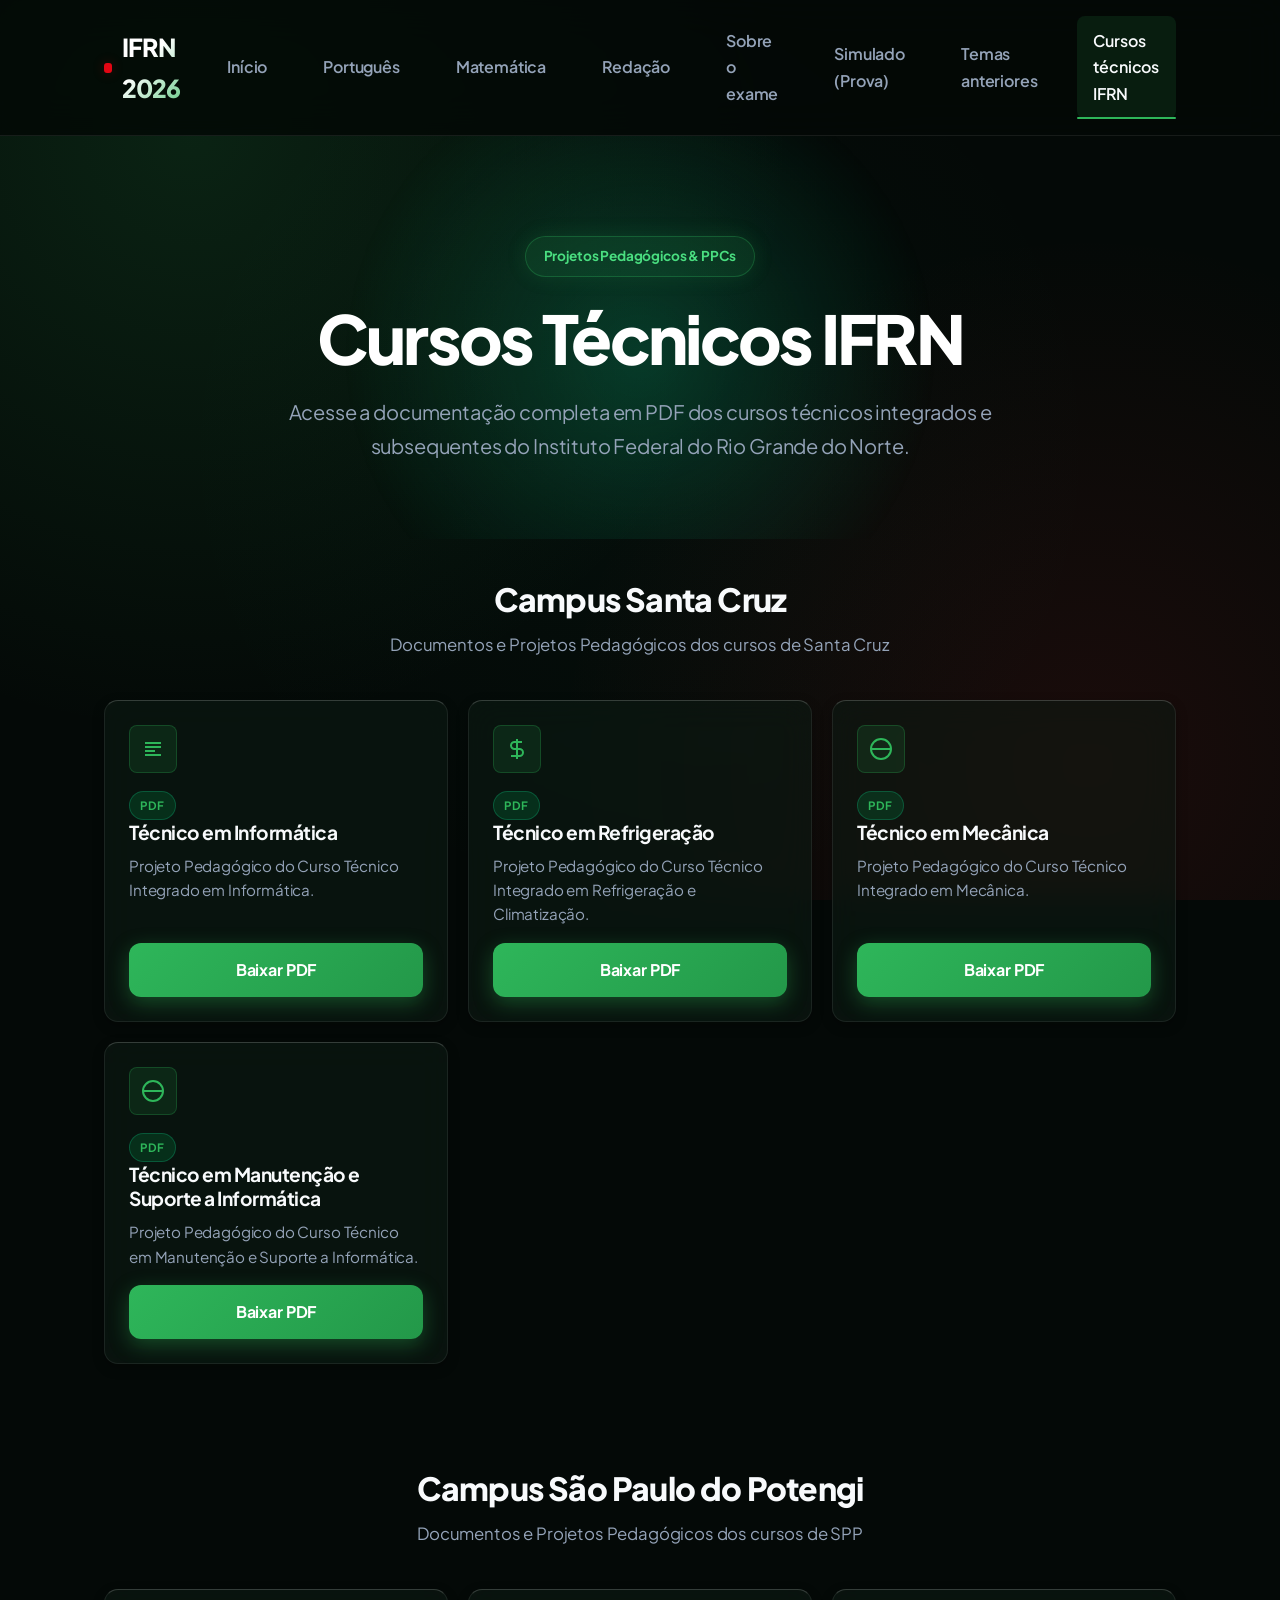
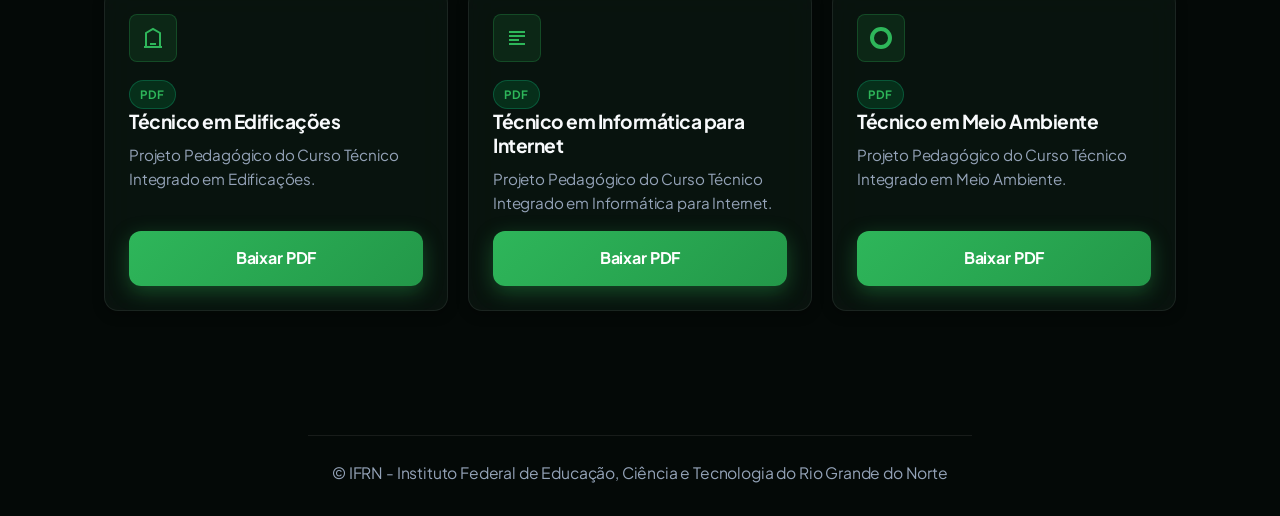
==== cursos-tecnicos.html @ a34d0309 "Add files via upload" ====
<!DOCTYPE html>
<html lang="pt-BR">

<head>
  <meta charset="UTF-8">
  <meta name="viewport" content="width=device-width, initial-scale=1.0">
  <title>Cursos Técnicos IFRN - Santa Cruz e São Paulo do Potengi</title>
  <link rel="preconnect" href="https://fonts.googleapis.com">
  <link rel="preconnect" href="https://fonts.gstatic.com" crossorigin>
  <link
    href="https://fonts.googleapis.com/css2?family=Plus+Jakarta+Sans:wght@400;500;600;700;800&family=JetBrains+Mono:wght@700;800&display=swap"
    rel="stylesheet">
  <link rel="stylesheet" href="style.css">
</head>

<body>

  <!-- BARRA DE NAVEGAÇÃO -->
  <header class="navbar-header">
    <div class="navbar-container">
      <a href="index.html" class="logo">
        <span class="logo-dot"></span>
        IFRN 2026
      </a>

      <button class="menu-toggle" id="menuToggle" aria-label="Abrir Menu de Navegação" aria-expanded="false">
        <span class="bar"></span>
        <span class="bar"></span>
        <span class="bar"></span>
      </button>

      <div class="nav-overlay" id="navOverlay"></div>

      <nav class="nav-menu" id="navMenu">
        <a href="index.html" class="nav-link">Início</a>
        <a href="português.html" class="nav-link">Português</a>
        <a href="matemática.html" class="nav-link">Matemática</a>
        <a href="redação.html" class="nav-link">Redação</a>
        <a href="exame-selecao.html" class="nav-link">Sobre o exame</a>
        <a href="questoes.html" class="nav-link">Simulado (Prova)</a>
        <a href="temas anteriores.html" class="nav-link">Temas anteriores</a>
        <a href="cursos_tecnicos.html" class="nav-link active">Cursos técnicos IFRN</a>
      </nav>
    </div>
  </header>
  <main>
    <!-- HERO SECTION -->
    <section class="hero-section">
      <div class="hero-glow-effect"></div>
      <div class="hero-container">
        <div class="badge-tag">Projetos Pedagógicos & PPCs</div>
        <h1 class="hero-title">Cursos Técnicos <span>IFRN</span></h1>
        <p class="hero-subtitle">
          Acesse a documentação completa em PDF dos cursos técnicos integrados e subsequentes do Instituto Federal do
          Rio Grande do Norte.
        </p>
      </div>
    </section>

    <!-- CAMPUS SANTA CRUZ -->
    <section id="santa-cruz">
      <div class="section-header">
        <h2 class="section-title">Campus Santa Cruz</h2>
        <p class="section-subtitle">Documentos e Projetos Pedagógicos dos cursos de Santa Cruz</p>
      </div>

      <div class="cards-grid">
        <!-- CURSO 1: Informática -->
        <article class="card">
          <div class="card-header-info">
            <div class="icon-box">
              <svg viewBox="0 0 24 24">
                <path d="M4 6h16M4 10h16M4 14h10M4 18h16" />
              </svg>
            </div>
            <span class="badge badge-primary">PDF</span>
          </div>
          <h3 class="card-title">Técnico em Informática</h3>
          <p class="card-description">
            Projeto Pedagógico do Curso Técnico Integrado em Informática.
          </p>

          <a href="https://portal.ifrn.edu.br/documents/21058/Inform%C3%A1tica_-_Projeto_Pedag%C3%B3gico_de_Curso.pdf"
            class="btn btn-primary">Baixar PDF </a>
        </article>

        <!-- CURSO 2: Refrigeração e Climatização -->
        <article class="card">
          <div class="card-header-info">
            <div class="icon-box">
              <svg viewBox="0 0 24 24">
                <path d="M12 2v20M17 5H9.5a3.5 3.5 0 0 0 0 7h5a3.5 3.5 0 0 1 0 7H6" />
              </svg>
            </div>
            <span class="badge badge-primary">PDF</span>
          </div>
          <h3 class="card-title">Técnico em Refrigeração</h3>
          <p class="card-description">
            Projeto Pedagógico do Curso Técnico Integrado em Refrigeração e Climatização.
          </p>
          <!-- INSIRA SUA ÂNCORA / LINK AQUI -->
          <a href="https://portal.ifrn.edu.br/documents/775/Tecnico_Integrado_Refrigeracao_e_Climatizacao_2012.pdf"
            class="btn btn-primary">Baixar PDF</a>
        </article>

        <!-- CURSO 3: Mecânica -->
        <article class="card">
          <div class="card-header-info">
            <div class="icon-box">
              <svg viewBox="0 0 24 24">
                <circle cx="12" cy="12" r="10" />
                <path d="M2 12h20" />
              </svg>
            </div>
            <span class="badge badge-primary">PDF</span>
          </div>
          <h3 class="card-title">Técnico em Mecânica</h3>
          <p class="card-description">
            Projeto Pedagógico do Curso Técnico Integrado em Mecânica.
          </p>
          <!-- INSIRA SUA ÂNCORA / LINK AQUI -->
          <a href="https://portal.ifrn.edu.br/documents/759/Tecnico_Integrado_em_Mecanica_2012.pdf"
            class="btn btn-primary">Baixar PDF</a>
        </article>


        <article class="card">
          <div class="card-header-info">
            <div class="icon-box">
              <svg viemBox="0 0 24 24">
                <circle cx="12" cy="12" r="10" />
                <path d="M2 12h20" />
              </svg>
            </div>
            <span class="badge badge-primary">PDF</span>
          </div>
          <h3 class="card-title"> Técnico em Manutenção e Suporte a Informática</h3>
          <p class="card-description">
            Projeto Pedagógico do Curso Técnico em Manutenção e Suporte a Informática.
          </p>
          <a href="https://portal.ifrn.edu.br/documents/758/Tecnico_Integrado_em_Manutencao_e_Suporte_para_Informatica_2012.pdf"
            class="btn btn-primary">Baixar PDF</a>
        </article>
      </div>
    </section>



    <!-- CAMPUS SÃO PAULO DO POTENGI -->
    <section id="sao-paulo-potengi">
      <div class="section-header">
        <h2 class="section-title">Campus São Paulo do Potengi</h2>
        <p class="section-subtitle">Documentos e Projetos Pedagógicos dos cursos de SPP</p>
      </div>

      <div class="cards-grid">
        <!-- CURSO 1: Edificações -->
        <article class="card">
          <div class="card-header-info">
            <div class="icon-box">
              <svg viewBox="0 0 24 24">
                <path d="M3 21h18M5 21V7l7-4 7 4v14M9 18h6" />
              </svg>
            </div>
            <span class="badge badge-primary">PDF</span>
          </div>
          <h3 class="card-title">Técnico em Edificações</h3>
          <p class="card-description">
            Projeto Pedagógico do Curso Técnico Integrado em Edificações.
          </p>
          <!-- INSIRA SUA ÂNCORA / LINK AQUI -->
          <a href="https://portal.ifrn.edu.br/documents/702/Tecnico_Integrado_em_Edificacoes_2012.pdf"
            class="btn btn-primary">Baixar PDF</a>
        </article>

        <!-- CURSO 2: Informática -->
        <article class="card">
          <div class="card-header-info">
            <div class="icon-box">
              <svg viewBox="0 0 24 24">
                <path d="M4 6h16M4 10h16M4 14h10M4 18h16" />
              </svg>
            </div>
            <span class="badge badge-primary">PDF</span>
          </div>
          <h3 class="card-title">Técnico em Informática para Internet</h3>
          <p class="card-description">
            Projeto Pedagógico do Curso Técnico Integrado em Informática para Internet.
          </p>
          <!-- INSIRA SUA ÂNCORA / LINK AQUI -->
          <a href="https://portal.ifrn.edu.br/documents/732/Tecnico_em_Informatica_para_Internet_2012-2013.pdf"
            class="btn btn-primary">Baixar PDF</a>
        </article>

        <!-- CURSO 3: Meio Ambiente -->
        <article class="card">
          <div class="card-header-info">
            <div class="icon-box">
              <svg viewBox="0 0 24 24">
                <path d="M12 2a10 10 0 1 0 10 10A10 10 0 0 0 12 2zm0 18a8 8 0 1 1 8-8 8 8 0 0 1-8 8z" />
              </svg>
            </div>
            <span class="badge badge-primary">PDF</span>
          </div>
          <h3 class="card-title">Técnico em Meio Ambiente</h3>
          <p class="card-description">
            Projeto Pedagógico do Curso Técnico Integrado em Meio Ambiente.
          </p>
          <!-- INSIRA SUA ÂNCORA / LINK AQUI -->
          <a href="https://portal.ifrn.edu.br/documents/763/Tecnico_Integrado_em_Meio_Ambiente_2012.pdf"
            class="btn btn-primary">Baixar PDF</a>
        </article>
      </div>
    </section>
  </main>

  <footer>
    <p>&copy; IFRN - Instituto Federal de Educação, Ciência e Tecnologia do Rio Grande do Norte</p>
  </footer>

  <script>
    // Controle básico para o menu hambúrguer mobile
    const menuToggle = document.getElementById('menuToggle');
    const navMenu = document.getElementById('navMenu');
    const navOverlay = document.getElementById('navOverlay');

    function toggleMenu() {
      menuToggle.classList.toggle('active');
      navMenu.classList.toggle('active');
      navOverlay.classList.toggle('active');
    }

    menuToggle.addEventListener('click', toggleMenu);
    navOverlay.addEventListener('click', toggleMenu);

    document.querySelectorAll('.nav-link').forEach(link => {
      link.addEventListener('click', () => {
        if (navMenu.classList.contains('active')) {
          toggleMenu();
        }
      });
    });
  </script>
</body>

</html>
---- style.css ----
:root {
  /* Identidade Visual IFRN e Cores de Destaque */
  --ifrn-green: #008542;
  --ifrn-green-hover: #006b35;
  --ifrn-green-light: #10b981;
  --ifrn-green-glow: rgba(16, 185, 129, 0.25);

  --ifrn-red: #e30613;
  --ifrn-red-hover: #c80510;
  --ifrn-red-glow: rgba(227, 6, 19, 0.25);

  /* Plano de Fundo e Superfícies Dark Mode */
  --bg-color: #040907;
  --card-color: rgba(13, 25, 19, 0.65);
  --card-color-hover: rgba(20, 38, 29, 0.85);
  --card-color-glass: rgba(13, 25, 19, 0.65);
  --card-border: rgba(255, 255, 255, 0.08);
  --card-border-top: rgba(255, 255, 255, 0.18);
  --card-border-hover: rgba(46, 182, 90, 0.5);

  /* Identidade Verde e Destaques */
  --primary-glow: rgba(46, 182, 90, 0.35);
  --accent-glow: rgba(227, 38, 46, 0.35);

  /* Variáveis Utilitárias de Cores */
  --primary: #2eb65a;
  --primary-hover: #239849;
  --primary-brand: var(--ifrn-green);
  --accent: #e3262e;
  --danger: var(--ifrn-red);

  --text-main: #f8fafc;
  --text-muted: #94a3b8;
  --text-dim: #64748b;

  --success: #10b981;
  --success-bg: rgba(16, 185, 129, 0.15);
  --error: #ef4444;
  --error-bg: rgba(239, 68, 68, 0.15);
  --info: #3b82f6;
  --info-bg: rgba(59, 130, 246, 0.15);

  /* Dimensões e Arredondamento */
  --radius-lg: 20px;
  --radius: 14px;
  --radius-md: 12px;
  --radius-sm: 8px;
  --radius-full: 9999px;

  /* Layout Containers */
  --container-max-width: 1120px;
  --container-wide-width: 1320px;

  /* Transições e Animações */
  --transition-fast: all 0.15s cubic-bezier(0.4, 0, 0.2, 1);
  --transition: all 0.3s cubic-bezier(0.16, 1, 0.3, 1);
  --transition-smooth: all 0.5s cubic-bezier(0.16, 1, 0.3, 1);

  /* Sombras e Brilhos */
  --shadow-sm: 0 4px 12px rgba(0, 0, 0, 0.3);
  --shadow-lg: 0 20px 40px -10px rgba(0, 0, 0, 0.7);
  --shadow-glow: 0 0 30px var(--primary-glow);
}

/* Classes de Destaque nos Enunciados do Quiz */
.destaque-sublinhado {
  text-decoration: underline;
  text-decoration-color: var(--ifrn-green-light);
  text-decoration-thickness: 2px;
  text-underline-offset: 4px;
  font-weight: 700;
  color: var(--text-main);
}

.enunciado-destaque {
  color: var(--ifrn-green-light);
  font-weight: 800;
  padding: 0 2px;
}

.enunciado-titulo {
  font-weight: 600;
  font-size: clamp(1.05rem, 2vw, 1.2rem);
  line-height: 1.6;
  margin-bottom: 20px;
  color: var(--text-main);
}

/* ==========================================================================
RESET & ESTILOS BASE
========================================================================== */
*, *::before, *::after {
  box-sizing: border-box;
  margin: 0;
  padding: 0;
}

:focus-visible {
  outline: 2px solid var(--primary);
  outline-offset: 4px;
  border-radius: var(--radius-sm);
}

html {
  scroll-behavior: smooth;
  -webkit-tap-highlight-color: transparent;
  color-scheme: dark;
  overflow-x: hidden;
  width: 100%;
}

body {
  padding: 0;
  margin: 0;
  width: 100%;
  max-width: 100%;
  overflow-x: hidden;
  position: relative;
  background-color: var(--bg-color);
  background-image:
    radial-gradient(circle at 15% 15%, rgba(46, 182, 90, 0.15) 0px, transparent 45%),
    radial-gradient(circle at 85% 85%, rgba(227, 38, 46, 0.1) 0px, transparent 40%),
    radial-gradient(circle at 50% 50%, rgba(16, 185, 129, 0.03) 0px, transparent 60%);
  background-attachment: fixed;
  color: var(--text-main);
  font-family: 'Plus Jakarta Sans', system-ui, -apple-system, BlinkMacSystemFont, "Segoe UI", Roboto, sans-serif;
  font-feature-settings: "cv02", "cv03", "cv04", "cv11";
  line-height: 1.65;
  letter-spacing: -0.01em;
  min-height: 100vh;
  display: flex;
  flex-direction: column;
  -webkit-font-smoothing: antialiased;
  -moz-osx-font-smoothing: grayscale;
}

main {
  flex: 1;
  width: 100%;
  max-width: var(--container-max-width);
  margin: 0 auto;
  padding: 0 24px;
}

img, video, iframe, svg {
  max-width: 100%;
  height: auto;
  border-radius: var(--radius-sm);
  display: block;
}

a {
  color: inherit;
  text-decoration: none;
}

/* Custom Scrollbar */
::-webkit-scrollbar,
body::-webkit-scrollbar {
  width: 10px;
}

::-webkit-scrollbar-track,
body::-webkit-scrollbar-track {
  background: var(--bg-color);
}

::-webkit-scrollbar-thumb,
body::-webkit-scrollbar-thumb {
  background: rgba(255, 255, 255, 0.15);
  border-radius: 5px;
  border: 2px solid var(--bg-color);
}

::-webkit-scrollbar-thumb:hover,
body::-webkit-scrollbar-thumb:hover {
  background: var(--primary);
}

/* ==========================================================================
TIPOGRAFIA GLOBAL
========================================================================== */
h1, h2, h3, h4, h5, h6 {
  color: var(--text-main);
  font-weight: 700;
  line-height: 1.25;
  letter-spacing: -0.025em;
}

h1 {
  font-size: clamp(2.2rem, 4vw, 3.5rem);
}

h2 {
  font-size: clamp(1.4rem, 2.2vw, 1.9rem);
}

h3 {
  font-size: clamp(1.15rem, 1.6vw, 1.45rem);
}

h4 {
  font-size: clamp(1rem, 1.2vw, 1.2rem);
}

p {
  color: var(--text-muted);
  font-size: clamp(0.98rem, 1vw, 1.05rem);
  line-height: 1.7;
  margin-bottom: 1em;
}

p:last-child {
  margin-bottom: 0;
}

p strong, span strong {
  color: var(--primary);
  font-weight: 700;
}

em {
  font-style: italic;
  color: var(--text-main);
}

mark {
  background: rgba(251, 191, 36, 0.15);
  color: var(--accent);
  padding: 2px 6px;
  border-radius: 4px;
}

blockquote {
  border-left: 3px solid var(--primary);
  background: rgba(26, 42, 34, 0.3);
  padding: 16px 20px;
  margin: 20px 0;
  border-radius: 0 var(--radius-sm) var(--radius-sm) 0;
  font-style: italic;
  color: var(--text-main);
}

blockquote p {
  color: var(--text-main);
}

ul, ol {
  margin: 1em 0;
  padding-left: 1.5rem;
  color: var(--text-muted);
}

li {
  margin-bottom: 0.5em;
  line-height: 1.6;
}

li::marker {
  color: var(--primary);
}

/* ==========================================================================
HEADER & BARRA DE NAVEGAÇÃO GLOBAL
========================================================================== */
.navbar-header,
header.navbar-header {
  position: sticky;
  top: 0;
  width: 100%;
  background: rgba(4, 9, 7, 0.85);
  backdrop-filter: blur(20px) saturate(180%);
  -webkit-backdrop-filter: blur(20px) saturate(180%);
  border-bottom: 1px solid var(--card-border);
  z-index: 1000;
  margin: 0;
  padding: 0;
  transition: var(--transition);
}

.navbar-container {
  max-width: var(--container-max-width);
  margin: 0 auto;
  padding: 16px 24px;
  display: flex;
  align-items: center;
  justify-content: space-between;
}

/* Logo */
.logo {
  font-size: clamp(1.25rem, 4vw, 1.55rem);
  font-weight: 800;
  background: linear-gradient(135deg, #ffffff 40%, var(--primary) 100%);
  -webkit-background-clip: text;
  background-clip: text;
  -webkit-text-fill-color: transparent;
  color: var(--text-main);
  text-decoration: none;
  letter-spacing: -0.03em;
  display: flex;
  align-items: center;
  gap: 10px;
  transition: var(--transition-fast);
}

.logo:hover {
  opacity: 0.95;
  transform: translateY(-1px);
}

.logo-dot {
  width: 10px;
  height: 10px;
  background: var(--ifrn-red);
  border-radius: 3px;
  box-shadow: 0 0 12px var(--ifrn-red-glow);
}

/* Menu de Navegação Desktop Normal */
.nav-menu,
nav {
  display: flex;
  align-items: center;
  gap: 24px;
}

.nav-link,
nav a {
  color: var(--text-muted);
  text-decoration: none;
  font-weight: 600;
  font-size: 0.95rem;
  transition: var(--transition-fast);
  position: relative;
  padding: 6px 0;
}

.nav-link:hover,
.nav-link.active,
.nav-link.ativo,
nav a:hover {
  color: var(--text-main);
}

.nav-link::after,
nav a::after {
  content: '';
  position: absolute;
  bottom: 0;
  left: 0;
  width: 0%;
  height: 2px;
  background: var(--primary);
  transition: var(--transition);
  border-radius: var(--radius-full);
}

.nav-link:hover::after,
.nav-link.active::after,
.nav-link.ativo::after,
nav a:hover::after {
  width: 100%;
}

/* Botão Hambúrguer Mobile */
.menu-toggle {
  display: none;
  background: transparent;
  border: none;
  color: var(--text-main);
  cursor: pointer;
  padding: 6px;
  border-radius: var(--radius-sm);
  z-index: 1002;
  transition: var(--transition-fast);
}

.menu-toggle:hover {
  background: rgba(255, 255, 255, 0.05);
}

.nav-overlay {
  display: none;
}

/* Header Secundário / Hero Header das Páginas Internas */
header.hero-header,
header:not(.navbar-header) {
  max-width: var(--container-max-width);
  margin: 32px auto 40px;
  padding: 0 24px;
  text-align: left;
}

header.hero-header h1,
header:not(.navbar-header) h1 {
  background: linear-gradient(135deg, #ffffff 40%, var(--primary) 80%, var(--ifrn-green-light) 100%);
  -webkit-background-clip: text;
  background-clip: text;
  -webkit-text-fill-color: transparent;
  line-height: 1.15;
  letter-spacing: -0.035em;
  margin-bottom: 12px;
  padding-left: 20px;
  border-left: 5px solid var(--ifrn-red);
}

header.hero-header p,
header:not(.navbar-header) p {
  color: var(--text-muted);
  padding-left: 25px;
  max-width: 850px;
  font-weight: 400;
}

/* ==========================================================================
SEÇÃO HERO E ELEMENTOS DA HOMEPAGE
========================================================================== */
.hero, .hero-section {
  position: relative;
  padding: clamp(60px, 8vw, 100px) 24px clamp(40px, 6vw, 80px);
  text-align: center;
  max-width: 1100px;
  margin: 0 auto;
  overflow: hidden;
}

@keyframes pulseGlow {
  0%, 100% {
    opacity: 0.35;
    transform: translateX(-50%) scale(1);
  }

  50% {
    opacity: 0.7;
    transform: translateX(-50%) scale(1.08);
  }
}

.hero-glow-effect {
  position: absolute;
  top: -20%;
  left: 50%;
  transform: translateX(-50%);
  width: 600px;
  height: 600px;
  background: radial-gradient(circle, var(--ifrn-green-glow) 0%, rgba(4, 9, 7, 0) 70%);
  pointer-events: none;
  z-index: 0;
  animation: pulseGlow 8s ease-in-out infinite;
  will-change: transform, opacity;
}

.hero-container {
  position: relative;
  max-width: 800px;
  margin: 0 auto;
  z-index: 1;
}

.badge-tag, .hero-badge {
  display: inline-flex;
  align-items: center;
  gap: 8px;
  padding: 8px 18px;
  border-radius: var(--radius-full);
  background: rgba(46, 182, 90, 0.12);
  border: 1px solid rgba(46, 182, 90, 0.3);
  color: #4ade80;
  font-size: 0.85rem;
  font-weight: 700;
  margin-bottom: 24px;
  box-shadow: 0 0 20px rgba(46, 182, 90, 0.15);
}

.hero h1, .hero-title {
  font-size: clamp(2.4rem, 6vw, 4.2rem);
  font-weight: 800;
  line-height: 1.1;
  letter-spacing: -0.04em;
  margin-bottom: 20px;
  color: #ffffff;
}

.hero h1 span {
  background: linear-gradient(135deg, #ffffff 20%, #4ade80 70%, #2eb65a 100%);
  -webkit-background-clip: text;
  -webkit-text-fill-color: transparent;
}

.hero p, .hero-subtitle {
  font-size: clamp(1.05rem, 2vw, 1.25rem);
  max-width: 720px;
  margin: 0 auto 36px;
  color: var(--text-muted);
  font-weight: 400;
}

.hero-actions {
  display: flex;
  align-items: center;
  justify-content: center;
  gap: 16px;
  flex-wrap: wrap;
}

.hero-stats {
  display: flex;
  justify-content: center;
  gap: 48px;
  margin-top: 56px;
  padding-top: 32px;
  border-top: 1px solid var(--card-border);
  flex-wrap: wrap;
}

.stat-item {
  text-align: center;
}

.stat-number {
  font-size: 2rem;
  font-weight: 800;
  color: var(--text-main);
  letter-spacing: -0.02em;
}

.stat-label {
  font-size: 0.88rem;
  color: var(--text-muted);
  font-weight: 500;
}

/* ==========================================================================
ESTRUTURA DE SEÇÕES, CARDS & GRIDS (OTIMIZADO)
========================================================================== */
section, .modulos-container, .page-container {
  padding: 40px 0;
  max-width: 1200px;
  margin: 0 auto;
}

.section-header {
  text-align: center;
  margin-bottom: 40px;
}

.section-title {
  font-size: 2rem;
  font-weight: 800;
  margin-bottom: 12px;
}

.section-subtitle {
  color: var(--text-muted);
  font-size: 1.05rem;
  max-width: 600px;
  margin: 0 auto;
}

/* Grids Unificados */
.grid, .cards-grid {
  display: grid;
  grid-template-columns: repeat(auto-fit, minmax(280px, 1fr));
  gap: 20px;
  margin: 24px 0;
}

/* Cards de Conteúdo Principal (Nível Superior) */
.card, .card-item {
  background: var(--card-color);
  backdrop-filter: blur(16px) saturate(180%);
  -webkit-backdrop-filter: blur(16px) saturate(180%);
  border: 1px solid var(--card-border);
  border-top: 1px solid var(--card-border-top);
  border-radius: var(--radius);
  padding: 24px;
  box-shadow: var(--shadow-sm);
  transition: var(--transition);
  display: flex;
  flex-direction: column;
  position: relative;
  word-break: break-word;
  overflow-wrap: break-word;
}

.card:hover, .card-item:hover {
  transform: translateY(-3px);
  background: var(--card-color-hover);
  border-color: var(--card-border-hover);
  box-shadow: var(--shadow-lg), var(--shadow-glow);
}

/* Blocos Informativos Internos (Desacoplados de Cards) */
.section-box {
  margin: 24px 0;
  padding: 0;
  background: transparent;
  border: none;
  box-shadow: none;
}

.section-box h2, .section-box h3 {
  font-size: clamp(1.2rem, 1.8vw, 1.4rem);
  font-weight: 700;
  color: var(--text-main);
  margin-bottom: 12px;
  letter-spacing: -0.01em;
}

/* Caixas de Exercício (Suaves e Integradas) */
.exercicio-box {
  background: rgba(255, 255, 255, 0.02);
  border: 1px solid var(--card-border);
  border-left: 4px solid var(--primary);
  border-radius: var(--radius-sm);
  padding: 20px;
  margin-bottom: 16px;
  transition: var(--transition-fast);
}

.exercicio-box:hover {
  background: rgba(46, 182, 90, 0.04);
  border-color: var(--card-border-hover);
}

.exercicio-box h3, .exercicio-box h4 {
  color: var(--ifrn-green-light);
  font-size: 1.1rem;
  margin-bottom: 10px;
}

/* Ícones dos Cards */
.icon-box {
  width: 48px;
  height: 48px;
  border-radius: var(--radius-sm);
  background: rgba(46, 182, 90, 0.12);
  border: 1px solid rgba(46, 182, 90, 0.25);
  display: flex;
  align-items: center;
  justify-content: center;
  margin-bottom: 18px;
  color: var(--primary);
  transition: var(--transition);
}

.card:hover .icon-box {
  background: var(--primary);
  color: #ffffff;
  box-shadow: 0 0 20px var(--primary-glow);
  transform: scale(1.05);
}

.icon-box svg {
  width: 24px;
  height: 24px;
  stroke: currentColor;
  stroke-width: 2;
  fill: none;
}

.card h2, .card h3, .card-title {
  font-size: 1.2rem;
  font-weight: 700;
  color: var(--text-main);
  margin-bottom: 10px;
}

.card p, .card-description {
  color: var(--text-muted);
  font-size: 0.95rem;
  line-height: 1.6;
  margin-bottom: 16px;
  flex: 1;
}

/* Fórmulas e Avisos de Atenção */
.formula {
  background-color: rgba(0, 0, 0, 0.35);
  border: 1px solid rgba(16, 185, 129, 0.25);
  padding: 16px 20px;
  margin: 18px 0;
  border-radius: var(--radius-sm);
  font-family: "JetBrains Mono", monospace;
  color: var(--primary);
  font-size: 0.95rem;
  overflow-x: auto;
  box-shadow: inset 0 2px 4px rgba(0, 0, 0, 0.3);
}

.attention {
  background: rgba(227, 6, 19, 0.08);
  border-left: 4px solid var(--ifrn-red);
  padding: 16px 20px;
  margin: 20px 0;
  border-radius: 0 var(--radius-sm) var(--radius-sm) 0;
  color: #fca5a5;
  font-size: 0.95rem;
}

.attention strong {
  color: #fff;
}

/* ==========================================================================
TABELAS DE DADOS & COMPONENTES ACCORDIONS
========================================================================== */
.table-container {
  width: 100%;
  max-width: 100%;
  overflow-x: auto;
  -webkit-overflow-scrolling: touch;
  margin: 24px 0;
  border-radius: var(--radius-sm);
  border: 1px solid var(--card-border);
  background-color: rgba(0, 0, 0, 0.25);
  display: block;
}

table, .content-table {
  width: 100%;
  min-width: 580px;
  border-collapse: collapse;
  text-align: left;
  font-size: 0.92rem;
  line-height: 1.5;
}

th, .content-table th {
  background-color: rgba(0, 133, 66, 0.3);
  color: var(--text-main);
  font-weight: 700;
  padding: 12px 16px;
  border-bottom: 2px solid var(--card-border-hover);
  white-space: nowrap;
}

td, .content-table td {
  padding: 12px 16px;
  border-bottom: 1px solid var(--card-border);
  color: var(--text-muted);
  vertical-align: top;
}

tbody tr:nth-child(even) {
  background-color: rgba(255, 255, 255, 0.015);
}

tbody tr:hover td {
  background-color: rgba(46, 182, 90, 0.06);
}

/* Accordions (<details> e <summary>) */
.accordion-group {
  display: flex;
  flex-direction: column;
  gap: 16px;
  margin: 24px 0;
}

details, details.accordion-item {
  background-color: var(--card-color-glass);
  border: 1px solid var(--card-border);
  border-radius: var(--radius);
  overflow: hidden;
  transition: var(--transition);
}

details[open], details.accordion-item[open] {
  border-color: var(--card-border-hover);
  box-shadow: var(--shadow-glow);
}

summary, summary.accordion-header {
  padding: 18px 24px;
  cursor: pointer;
  user-select: none;
  list-style: none;
  display: flex;
  align-items: center;
  justify-content: space-between;
  min-height: 56px;
  font-weight: 600;
}

summary h2, summary.accordion-header h2 {
  font-size: 1.25rem;
  margin: 0;
}

summary::-webkit-details-marker,
summary.accordion-header::-webkit-details-marker {
  display: none;
}

summary::after, summary.accordion-header::after {
  content: "+";
  font-size: 1.2rem;
  font-weight: 700;
  color: var(--primary);
  width: 32px;
  height: 32px;
  flex-shrink: 0;
  display: flex;
  align-items: center;
  justify-content: center;
  border-radius: var(--radius-full);
  background-color: rgba(16, 185, 129, 0.15);
  transition: var(--transition);
}

details[open] summary::after,
details.accordion-item[open] summary.accordion-header::after {
  content: "−";
  color: var(--ifrn-red);
  background-color: rgba(227, 6, 19, 0.2);
  transform: rotate(180deg);
}

.accordion-content, .details-content, .accordion-body {
  padding: 24px;
  border-top: 1px solid var(--card-border);
  background-color: rgba(0, 0, 0, 0.2);
  animation: fadeIn 0.25s ease-in-out;
}

/* ==========================================================================
SIMULADORES, QUESTÕES & FORMULÁRIOS
========================================================================== */
.simulador-container {
  max-width: 1000px;
  margin: 30px auto 50px;
}

.grid-simulador {
  display: grid;
  grid-template-columns: 1fr 1fr;
  gap: 28px;
  margin-top: 24px;
}

.form-group {
  margin-bottom: 18px;
}

.form-group label {
  display: block;
  font-weight: 600;
  margin-bottom: 8px;
  color: var(--text-main);
}

input[type="text"], input[type="email"], input[type="number"], textarea, select, .form-control {
  width: 100%;
  min-height: 46px;
  padding: 10px 16px;
  background-color: rgba(0, 0, 0, 0.3);
  border: 1px solid var(--card-border);
  border-radius: var(--radius-sm);
  color: var(--text-main);
  font-family: inherit;
  font-size: 0.95rem;
  transition: var(--transition-fast);
  outline: none;
}

input:focus, textarea:focus, select:focus, .form-control:focus {
  border-color: var(--primary);
  box-shadow: 0 0 0 3px rgba(16, 185, 129, 0.2);
  background-color: rgba(0, 0, 0, 0.45);
}

/* Opções de Resposta das Questões */
.opcao-resposta {
  display: flex;
  align-items: center;
  gap: 12px;
  padding: 12px 16px;
  background: rgba(255, 255, 255, 0.02);
  border: 1px solid var(--card-border);
  border-radius: var(--radius-sm);
  margin-bottom: 10px;
  cursor: pointer;
  transition: var(--transition-fast);
}

.opcao-resposta:hover {
  background: rgba(16, 185, 129, 0.08);
  border-color: var(--ifrn-green-light);
}

.opcao-resposta input[type="radio"] {
  accent-color: var(--ifrn-green-light);
  width: 18px;
  height: 18px;
  cursor: pointer;
}

/* Status das Notas */
.status-chanced {
  padding: 6px 16px;
  border-radius: var(--radius-full);
  font-weight: 700;
  font-size: 0.9rem;
  display: inline-block;
  margin-top: 12px;
}

.status-alta {
  background: rgba(16, 185, 129, 0.2);
  color: #34d399;
  border: 1px solid rgba(16, 185, 129, 0.3);
}

.status-media {
  background: rgba(245, 158, 11, 0.2);
  color: #fbbf24;
  border: 1px solid rgba(245, 158, 11, 0.3);
}

.status-baixa {
  background: rgba(227, 6, 19, 0.2);
  color: #f87171;
  border: 1px solid rgba(227, 6, 19, 0.3);
}

/* ==========================================================================
BOTÕES E COMPONENTES DE AÇÃO
========================================================================== */
.btn, .btn-primary, .btn-secondary, .btn-outline {
  display: inline-flex;
  align-items: center;
  justify-content: center;
  gap: 10px;
  padding: 14px 32px;
  border: none;
  border-radius: var(--radius-md);
  color: #ffffff;
  font-size: 1rem;
  font-weight: 700;
  cursor: pointer;
  transition: var(--transition);
  text-decoration: none;
  letter-spacing: -0.01em;
  user-select: none;
}

.btn-primary {
  background: linear-gradient(135deg, var(--primary) 0%, var(--primary-hover) 100%);
  box-shadow: 0 6px 20px var(--primary-glow);
}

.btn-primary:hover {
  transform: translateY(-2px);
  box-shadow: 0 10px 28px rgba(46, 182, 90, 0.45);
}

.btn-secondary {
  background-color: rgba(255, 255, 255, 0.05);
  color: var(--text-main);
  border: 1px solid var(--card-border);
}

.btn-secondary:hover {
  background-color: rgba(255, 255, 255, 0.1);
  border-color: rgba(255, 255, 255, 0.2);
  transform: translateY(-2px);
}

.btn-outline {
  background-color: transparent;
  border: 1px solid var(--card-border-hover);
  color: var(--text-main);
}

.btn-outline:hover {
  background-color: rgba(255, 255, 255, 0.05);
  border-color: var(--primary);
  color: var(--primary);
  transform: translateY(-2px);
}

/* Botão de Voltar Flutuante */
.btn-back {
  display: inline-flex;
  align-items: center;
  gap: 8px;
  padding: 8px 18px;
  background: var(--card-color-glass);
  border: 1px solid var(--card-border);
  color: var(--text-muted);
  border-radius: var(--radius-full);
  font-size: 0.88rem;
  font-weight: 600;
  text-decoration: none;
  transition: var(--transition-fast);
  backdrop-filter: blur(12px);
  -webkit-backdrop-filter: blur(12px);
  margin-bottom: 20px;
}

.btn-back::before {
  content: "←";
  font-size: 1.05rem;
  line-height: 0;
  transition: transform 0.2s ease;
}

.btn-back:hover {
  color: var(--primary);
  border-color: var(--card-border-hover);
  background: rgba(26, 42, 34, 0.9);
  transform: translateX(-3px);
}

.btn-back.floating {
  position: fixed;
  bottom: 24px;
  left: 24px;
  z-index: 99;
  box-shadow: var(--shadow-sm);
  margin-bottom: 0;
}

/* Badges */
.badge {
  display: inline-flex;
  align-items: center;
  padding: 4px 10px;
  border-radius: var(--radius-full);
  font-size: 0.72rem;
  font-weight: 700;
  letter-spacing: 0.05em;
  text-transform: uppercase;
}

.badge-primary {
  background: rgba(0, 133, 66, 0.25);
  color: var(--primary);
  border: 1px solid rgba(16, 185, 129, 0.3);
}

.badge-accent {
  background: rgba(227, 6, 19, 0.2);
  color: #fca5a5;
  border: 1px solid rgba(227, 6, 19, 0.3);
}

/* ==========================================================================
MODAL OVERLAY & CONTAINERS
========================================================================== */
.modal-overlay {
  position: fixed;
  top: 0;
  left: 0;
  width: 100%;
  height: 100%;
  background: rgba(4, 9, 7, 0.85);
  backdrop-filter: blur(16px);
  -webkit-backdrop-filter: blur(16px);
  display: flex;
  align-items: center;
  justify-content: center;
  opacity: 0;
  visibility: hidden;
  transition: opacity 0.3s ease, visibility 0.3s ease;
  z-index: 2000;
  padding: 16px;
}

.modal-overlay.ativo,
.modal-overlay.active {
  opacity: 1;
  visibility: visible;
}

.modal-card, .modal-content {
  background: #0b1711;
  border: 1px solid var(--card-border-hover);
  border-top: 1px solid var(--card-border-top);
  border-radius: var(--radius-lg);
  padding: clamp(20px, 3vw, 32px);
  width: 92%;
  max-width: 600px;
  max-height: 85vh;
  overflow-y: auto;
  position: relative;
  box-shadow: var(--shadow-lg), var(--shadow-glow);
  transform: scale(0.95);
  transition: transform 0.3s cubic-bezier(0.16, 1, 0.3, 1);
}

.modal-overlay.ativo .modal-card,
.modal-overlay.active .modal-card,
.modal-overlay.ativo .modal-content,
.modal-overlay.active .modal-content {
  transform: scale(1);
}

.fechar-modal, .modal-close {
  position: absolute;
  top: 16px;
  right: 16px;
  background: rgba(255, 255, 255, 0.05);
  border: 1px solid var(--card-border);
  color: var(--text-muted);
  width: 36px;
  height: 36px;
  border-radius: var(--radius-full);
  font-size: 20px;
  cursor: pointer;
  display: flex;
  align-items: center;
  justify-content: center;
  transition: var(--transition-fast);
}

.fechar-modal:hover, .modal-close:hover {
  background: rgba(227, 38, 46, 0.2);
  color: #ffffff;
  border-color: rgba(227, 38, 46, 0.4);
  transform: rotate(90deg);
}

/* ==========================================================================
RODAPÉ (FOOTER)
========================================================================== */
footer {
  max-width: var(--container-max-width);
  margin: 60px auto 30px;
  padding: 24px 24px 0;
  text-align: center;
  color: var(--text-dim);
  font-size: 0.9rem;
  border-top: 1px solid var(--card-border);
}

/* ==========================================================================
ANIMAÇÕES (KEYFRAMES)
========================================================================== */
@keyframes fadeIn {
  from {
    opacity: 0;
    transform: translateY(-4px);
  }

  to {
    opacity: 1;
    transform: translateY(0);
  }
}

/* ==========================================================================
RESPONSIVIDADE E MENU MOBILE
========================================================================== */
@media (max-width: 850px) {
  .grid-simulador {
    grid-template-columns: 1fr;
  }

  header.navbar-header {
    padding: 0;
  }

  /* Botão Hambúrguer */
  .menu-toggle {
    display: flex;
    flex-direction: column;
    justify-content: center;
    align-items: center;
    gap: 5px;
    width: 40px;
    height: 40px;
    padding: 0;
    border-radius: var(--radius-sm);
    z-index: 1002;
  }

  .menu-toggle .bar {
    width: 20px;
    height: 2px;
    background-color: var(--text-main);
    border-radius: 2px;
    transition: transform 0.3s cubic-bezier(0.16, 1, 0.3, 1), opacity 0.2s ease, background-color 0.3s ease;
  }

  .menu-toggle.active .bar:nth-child(1),
  .menu-toggle.ativo .bar:nth-child(1) {
    transform: translateY(7px) rotate(45deg);
    background-color: var(--ifrn-red);
  }

  .menu-toggle.active .bar:nth-child(2),
  .menu-toggle.ativo .bar:nth-child(2) {
    opacity: 0;
    transform: translateX(-8px);
  }

  .menu-toggle.active .bar:nth-child(3),
  .menu-toggle.ativo .bar:nth-child(3) {
    transform: translateY(-7px) rotate(-45deg);
    background-color: var(--ifrn-red);
  }

  .nav-overlay {
    display: block;
    position: fixed;
    inset: 0;
    background: rgba(4, 9, 7, 0.75);
    backdrop-filter: blur(12px);
    -webkit-backdrop-filter: blur(12px);
    z-index: 1000;
    opacity: 0;
    visibility: hidden;
    pointer-events: none;
    transition: opacity 0.35s ease, visibility 0.35s ease;
  }

  .nav-overlay.active,
  .nav-overlay.ativo {
    opacity: 1;
    visibility: visible;
    pointer-events: auto;
  }

  /* Menu Drawer */
  nav, .nav-menu {
    position: fixed;
    top: 0;
    right: 0;
    width: 280px;
    max-width: 82vw;
    height: 100vh;
    height: 100dvh;
    background: rgba(6, 14, 10, 0.92);
    backdrop-filter: blur(16px);
    -webkit-backdrop-filter: blur(16px);
    border-left: 1px solid var(--card-border-top);
    box-shadow: -10px 0 35px rgba(0, 0, 0, 0.6);
    flex-direction: column;
    justify-content: flex-start;
    align-items: stretch;
    padding: 80px 20px 40px;
    gap: 10px;
    transform: translateX(100%);
    opacity: 0;
    visibility: hidden;
    transition: transform 0.35s cubic-bezier(0.16, 1, 0.3, 1), opacity 0.3s ease, visibility 0.3s ease;
    z-index: 1001;
  }

  nav.ativo, nav.active,
  .nav-menu.active, .nav-menu.ativo {
    transform: translateX(0);
    opacity: 1;
    visibility: visible;
    display: flex;
  }

  nav a, .nav-link {
    font-size: 1rem;
    font-weight: 600;
    padding: 12px;
    border-radius: var(--radius-sm);
    color: var(--text-muted);
    text-align: center;
    display: flex;
    justify-content: center;
    align-items: center;
    width: 100%;
    transition: var(--transition-fast);
  }

  nav a:hover, .nav-link:hover,
  .nav-link.active, .nav-link.ativo {
    background: rgba(46, 182, 90, 0.12);
    color: var(--text-main);
    border-bottom: 2px solid var(--primary);
  }

  .nav-link::after {
    display: none;
  }

  .hero, .hero-section {
    padding: 50px 16px 30px;
  }

  .grid, .cards-grid {
    grid-template-columns: 1fr;
  }

  .btn, .btn-primary, .btn-secondary, .btn-outline {
    width: 100%;
  }

  .btn-back.floating {
    bottom: 16px;
    left: 16px;
  }

  .hero-stats {
    gap: 24px;
  }
}

@media (min-width: 769px) and (max-width: 1024px) {
  .grid, .cards-grid {
    grid-template-columns: repeat(2, 1fr);
  }
}

@media (min-width: 1024px) {
  .grid, .cards-grid {
    grid-template-columns: repeat(3, 1fr);
  }
}




proitec-glass-banner {
  width: calc(100% - 32px);
  max-width: 1000px;
  margin: 16px auto 20px auto;
  background: rgba(17, 32, 26, 0.65);
  backdrop-filter: blur(20px) saturate(180%);
  -webkit-backdrop-filter: blur(20px) saturate(180%);
  border: 1px solid var(--card-border);
  border-top: 1px solid var(--card-border-top);
  border-left: 4px solid var(--ifrn-green-light);
  border-radius: var(--radius-md);
  padding: 12px 20px;
  box-shadow: var(--shadow-sm);
  display: flex;
  align-items: center;
  justify-content: space-between;
  transition: var(--transition);
}

.proitec-glass-banner:hover {
  box-shadow: 0 8px 24px rgba(0, 0, 0, 0.4), var(--shadow-glow);
}

.popup-content {
  width: 100%;
  display: flex;
  align-items: center;
  justify-content: space-between;
  gap: 16px;
}

.popup-header {
  display: flex;
  align-items: center;
  gap: 12px;
}

.badge-glass {
  background: rgba(46, 182, 90, 0.18);
  color: var(--ifrn-green-light);
  border: 1px solid rgba(16, 185, 129, 0.35);
  font-size: 0.72rem;
  font-weight: 800;
  padding: 4px 12px;
  border-radius: var(--radius-full);
  letter-spacing: 0.05em;
  text-transform: uppercase;
}

.fecha-label {
  font-size: 0.85rem;
  color: var(--text-muted);
  font-weight: 500;
}

.contador-compacto {
  display: flex;
  align-items: center;
  gap: 8px;
}

.time-unit {
  display: flex;
  align-items: baseline;
  gap: 3px;
  background: rgba(0, 0, 0, 0.45);
  padding: 6px 10px;
  border-radius: var(--radius-sm);
  border: 1px solid rgba(255, 255, 255, 0.06);
  box-shadow: inset 0 1px 3px rgba(0, 0, 0, 0.4);
}

.time-unit span {
  font-family: "JetBrains Mono", monospace;
  font-size: 1.15rem;
  font-weight: 800;
  color: var(--text-main);
  line-height: 1;
}

.time-unit small {
  font-size: 0.68rem;
  font-weight: 700;
  color: var(--ifrn-green-light);
  text-transform: uppercase;
}

.colon {
  font-size: 1rem;
  font-weight: 800;
  color: rgba(255, 255, 255, 0.25);
}

.alerta-hoje {
  font-size: 0.88rem;
  font-weight: 700;
  color: var(--ifrn-green-light);
  letter-spacing: -0.01em;
}

/*/* ==========================================================================
BANNER PROITEC (GLASSMORPHISM & OTIMIZADO)
========================================================================== */
.proitec-glass-banner,
proitec-glass-banner {
  width: calc(100% - 32px);
  max-width: 1000px;
  margin: 20px auto 28px auto;
  background: linear-gradient(135deg,
      rgba(17, 32, 26, 0.75) 0%,
      rgba(8, 18, 14, 0.85) 100%);
  backdrop-filter: blur(20px) saturate(180%);
  -webkit-backdrop-filter: blur(20px) saturate(180%);
  border: 1px solid var(--card-border);
  border-top: 1px solid var(--card-border-top);
  border-left: 4px solid var(--ifrn-green-light);
  border-radius: var(--radius-md);
  padding: 14px 22px;
  box-shadow: var(--shadow-sm);
  display: flex;
  align-items: center;
  justify-content: space-between;
  transition: var(--transition);
  position: relative;
  overflow: hidden;
}

.proitec-glass-banner::before {
  content: '';
  position: absolute;
  top: 0;
  left: -100%;
  width: 50%;
  height: 100%;
  background: linear-gradient(90deg,
      transparent,
      rgba(255, 255, 255, 0.05),
      transparent);
  transform: skewX(-25deg);
  transition: 0.75s ease;
}

.proitec-glass-banner:hover::before {
  left: 200%;
}

.proitec-glass-banner:hover {
  transform: translateY(-2px);
  border-color: var(--card-border-hover);
  box-shadow: 0 12px 30px rgba(0, 0, 0, 0.5), 0 0 20px var(--ifrn-green-glow);
}

.popup-content {
  width: 100%;
  display: flex;
  align-items: center;
  justify-content: space-between;
  gap: 16px;
  flex-wrap: wrap;
}

.popup-header {
  display: flex;
  align-items: center;
  gap: 12px;
}

.badge-glass {
  display: inline-flex;
  align-items: center;
  gap: 6px;
  background: rgba(16, 185, 129, 0.15);
  color: var(--ifrn-green-light);
  border: 1px solid rgba(16, 185, 129, 0.35);
  font-size: 0.75rem;
  font-weight: 800;
  padding: 4px 12px;
  border-radius: var(--radius-full);
  letter-spacing: 0.06em;
  text-transform: uppercase;
  box-shadow: 0 0 10px rgba(16, 185, 129, 0.1);
}

.badge-glass::before {
  content: '';
  width: 6px;
  height: 6px;
  background-color: var(--ifrn-green-light);
  border-radius: 50%;
  box-shadow: 0 0 8px var(--ifrn-green-light);
  animation: pulseBadge 2s infinite;
}

@keyframes pulseBadge {
  0%, 100% {
    opacity: 1;
    transform: scale(1);
  }

  50% {
    opacity: 0.4;
    transform: scale(0.8);
  }
}

.fecha-label {
  font-size: 0.88rem;
  color: var(--text-muted);
  font-weight: 600;
  letter-spacing: -0.01em;
}

.contador-compacto {
  display: flex;
  align-items: center;
  gap: 6px;
}

.time-unit {
  display: flex;
  align-items: baseline;
  gap: 4px;
  background: rgba(0, 0, 0, 0.55);
  padding: 6px 12px;
  border-radius: var(--radius-sm);
  border: 1px solid rgba(255, 255, 255, 0.08);
  box-shadow: inset 0 1px 4px rgba(0, 0, 0, 0.6);
}

.time-unit span {
  font-family: "JetBrains Mono", monospace;
  font-size: 1.15rem;
  font-weight: 800;
  color: var(--text-main);
  line-height: 1;
}

.time-unit small {
  font-size: 0.68rem;
  font-weight: 700;
  color: var(--ifrn-green-light);
  text-transform: uppercase;
}

.colon {
  font-size: 1.1rem;
  font-weight: 800;
  color: rgba(255, 255, 255, 0.3);
  user-select: none;
}

.alerta-hoje {
  font-size: 0.9rem;
  font-weight: 800;
  color: var(--ifrn-green-light);
  letter-spacing: -0.01em;
  background: rgba(16, 185, 129, 0.12);
  padding: 6px 14px;
  border-radius: var(--radius-sm);
  border: 1px solid rgba(16, 185, 129, 0.25);
  display: inline-flex;
  align-items: center;
  gap: 6px;
}

/* Adaptabilidade Mobile para o PROITEC */
@media (max-width: 640px) {

  .proitec-glass-banner,
  proitec-glass-banner {
    padding: 14px 16px;
  }

  .popup-content {
    flex-direction: column;
    align-items: flex-start;
    gap: 12px;
  }

  .contador-compacto {
    width: 100%;
    justify-content: space-between;
  }

  .time-unit {
    flex: 1;
    justify-content: center;
    padding: 6px 8px;
  }
}

/*==========================================================================ESTILOS DO QUIZ / SIMULADO INTERATIVO==========================================================================*/
.quiz-header-top {
  display: flex;
  justify-content: space-between;
  align-items: center;
  margin-bottom: 12px;
}

.barra-progresso-bg {
  width: 100%;
  height: 8px;
  background: rgba(255, 255, 255, 0.08);
  border-radius: var(--radius-full);
  overflow: hidden;
  margin-bottom: 20px;
}

.barra-progresso-fill {
  height: 100%;
  width: 0%;
  background: linear-gradient(90deg, var(--primary) 0%, var(--ifrn-green-light) 100%);
  transition: width 0.3s cubic-bezier(0.16, 1, 0.3, 1);
}

.math-frac {
  display: inline-flex;
  flex-direction: column;
  vertical-align: middle;
  text-align: center;
  padding: 0 4px;
  font-family: "JetBrains Mono", monospace;
}

.math-num {
  border-bottom: 2px solid var(--primary);
  padding-bottom: 2px;
}

.math-den {
  padding-top: 2px;
}

/* Acessibilidade */
@media (prefers-reduced-motion: reduce) {
  *, *::before, *::after {
    animation-duration: 0.01ms !important;
    animation-iteration-count: 1 !important;
    transition-duration: 0.01ms !important;
    scroll-behavior: auto !important;
  }
}


/* ==========================================================================
RODAPÉ (FOOTER)
========================================================================== */
footer {
  max-width: var(--container-max-width);
  margin: 60px auto 30px;
  padding: 24px 24px 0;
  text-align: center;
  color: var(--text-dim);
  font-size: 0.9rem;
  border-top: 1px solid var(--card-border);
}

/* ==========================================================================
ANIMAÇÕES (KEYFRAMES)
========================================================================== */
@keyframes fadeIn {
  from {
    opacity: 0;
    transform: translateY(-4px);
  }

  to {
    opacity: 1;
    transform: translateY(0);
  }
}

/* ==========================================================================
RESPONSIVIDADE E MENU MOBILE
========================================================================== */
@media (max-width: 850px) {
  .grid-simulador {
    grid-template-columns: 1fr;
  }

  header.navbar-header {
    padding: 0;
  }

  /* Botão Hambúrguer */
  .menu-toggle {
    display: flex;
    flex-direction: column;
    justify-content: center;
    align-items: center;
    gap: 5px;
    width: 40px;
    height: 40px;
    padding: 0;
    border-radius: var(--radius-sm);
    z-index: 1002;
  }

  .menu-toggle .bar {
    width: 20px;
    height: 2px;
    background-color: var(--text-main);
    border-radius: 2px;
    transition: transform 0.3s cubic-bezier(0.16, 1, 0.3, 1), opacity 0.2s ease, background-color 0.3s ease;
  }

  .menu-toggle.active .bar:nth-child(1),
  .menu-toggle.ativo .bar:nth-child(1) {
    transform: translateY(7px) rotate(45deg);
    background-color: var(--ifrn-red);
  }

  .menu-toggle.active .bar:nth-child(2),
  .menu-toggle.ativo .bar:nth-child(2) {
    opacity: 0;
    transform: translateX(-8px);
  }

  .menu-toggle.active .bar:nth-child(3),
  .menu-toggle.ativo .bar:nth-child(3) {
    transform: translateY(-7px) rotate(-45deg);
    background-color: var(--ifrn-red);
  }

  .nav-overlay {
    display: block;
    position: fixed;
    inset: 0;
    background: rgba(4, 9, 7, 0.75);
    backdrop-filter: blur(12px);
    -webkit-backdrop-filter: blur(12px);
    z-index: 1000;
    opacity: 0;
    visibility: hidden;
    pointer-events: none;
    transition: opacity 0.35s ease, visibility 0.35s ease;
  }

  .nav-overlay.active,
  .nav-overlay.ativo {
    opacity: 1;
    visibility: visible;
    pointer-events: auto;
  }

  /* Menu Drawer */
  nav, .nav-menu {
    position: fixed;
    top: 0;
    right: 0;
    width: 280px;
    max-width: 82vw;
    height: 100vh;
    height: 100dvh;
    background: rgba(6, 14, 10, 0.92);
    backdrop-filter: blur(16px);
    -webkit-backdrop-filter: blur(16px);
    border-left: 1px solid var(--card-border-top);
    box-shadow: -10px 0 35px rgba(0, 0, 0, 0.6);
    flex-direction: column;
    justify-content: flex-start;
    align-items: stretch;
    padding: 80px 20px 40px;
    gap: 10px;
    transform: translateX(100%);
    opacity: 0;
    visibility: hidden;
    transition: transform 0.35s cubic-bezier(0.16, 1, 0.3, 1), opacity 0.3s ease, visibility 0.3s ease;
    z-index: 1001;
  }

  nav.ativo, nav.active,
  .nav-menu.active, .nav-menu.ativo {
    transform: translateX(0);
    opacity: 1;
    visibility: visible;
    display: flex;
  }

  nav a, .nav-link {
    font-size: 1rem;
    font-weight: 600;
    padding: 12px;
    border-radius: var(--radius-sm);
    color: var(--text-muted);
    text-align: center;
    display: flex;
    justify-content: center;
    align-items: center;
    width: 100%;
    transition: var(--transition-fast);
  }

  nav a:hover, .nav-link:hover,
  .nav-link.active, .nav-link.ativo {
    background: rgba(46, 182, 90, 0.12);
    color: var(--text-main);
    border-bottom: 2px solid var(--primary);
  }

  .nav-link::after {
    display: none;
  }

  .hero, .hero-section {
    padding: 50px 16px 30px;
  }

  .grid, .cards-grid {
    grid-template-columns: 1fr;
  }

  .btn, .btn-primary, .btn-secondary, .btn-outline {
    width: 100%;
  }

  .btn-back.floating {
    bottom: 16px;
    left: 16px;
  }

  .hero-stats {
    gap: 24px;
  }
}

@media (min-width: 769px) and (max-width: 1024px) {
  .grid, .cards-grid {
    grid-template-columns: repeat(2, 1fr);
  }
}

@media (min-width: 1024px) {
  .grid, .cards-grid {
    grid-template-columns: repeat(3, 1fr);
  }
}

/* ==========================================================================
ESTILOS DO QUIZ / SIMULADO INTERATIVO
========================================================================== */
.quiz-header-top {
  display: flex;
  justify-content: space-between;
  align-items: center;
  margin-bottom: 12px;
}

.barra-progresso-bg {
  width: 100%;
  height: 8px;
  background: rgba(255, 255, 255, 0.08);
  border-radius: var(--radius-full);
  overflow: hidden;
  margin-bottom: 20px;
}

.barra-progresso-fill {
  height: 100%;
  width: 0%;
  background: linear-gradient(90deg, var(--primary) 0%, var(--ifrn-green-light) 100%);
  transition: width 0.3s cubic-bezier(0.16, 1, 0.3, 1);
}

.math-frac {
  display: inline-flex;
  flex-direction: column;
  vertical-align: middle;
  text-align: center;
  padding: 0 4px;
  font-family: "JetBrains Mono", monospace;
}

.math-num {
  border-bottom: 2px solid var(--primary);
  padding-bottom: 2px;
}

.math-den {
  padding-top: 2px;
}

/* Acessibilidade */
@media (prefers-reduced-motion: reduce) {
  *, *::before, *::after {
    animation-duration: 0.01ms !important;
    animation-iteration-count: 1 !important;
    transition-duration: 0.01ms !important;
    scroll-behavior: auto !important;
  }
}

/* ==========================================================================
MENU MOBILE (OPÇÕES DE NAVEGAÇÃO)
========================================================================== */
.nav-menu .nav-link {
  display: flex;
  align-items: center;
  justify-content: center;
  padding: 12px 16px;
  color: var(--text-muted, #a0a0a0);
  font-size: 1rem;
  font-weight: 600;
  text-decoration: none;
  border-radius: var(--radius-sm, 6px);
  transition: all 0.2s ease;
}

.nav-menu .nav-link:hover,
.nav-menu .nav-link.active,
.nav-menu .nav-link.ativo {
  color: var(--text-main, #ffffff);
  background: rgba(46, 182, 90, 0.12);
}

/* ==========================================================================
MODAL DE SELEÇÃO E OPÇÕES DE ESTUDO
========================================================================== */
.modal-overlay {
  position: fixed;
  inset: 0;
  background: rgba(4, 9, 7, 0.85);
  backdrop-filter: blur(12px);
  -webkit-backdrop-filter: blur(12px);
  display: flex;
  align-items: center;
  justify-content: center;
  padding: 20px;
  z-index: 2000;
  opacity: 0;
  visibility: hidden;
  transition: opacity 0.3s ease, visibility 0.3s ease;
}

.modal-overlay.ativo,
.modal-overlay.active {
  opacity: 1;
  visibility: visible;
}

.modal-card {
  position: relative;
  width: 100%;
  max-width: 560px;
  max-height: 90vh;
  overflow-y: auto;
  background: rgba(12, 24, 18, 0.95);
  border: 1px solid var(--card-border, rgba(255, 255, 255, 0.1));
  border-radius: var(--radius-lg, 16px);
  padding: 32px 24px;
  box-shadow: 0 20px 50px rgba(0, 0, 0, 0.6);
  transform: scale(0.95);
  transition: transform 0.3s cubic-bezier(0.16, 1, 0.3, 1);
}

.modal-overlay.ativo .modal-card,
.modal-overlay.active .modal-card {
  transform: scale(1);
}

.fechar-modal {
  position: absolute;
  top: 16px;
  right: 16px;
  background: transparent;
  border: none;
  color: var(--text-muted, #a0a0a0);
  font-size: 1.8rem;
  line-height: 1;
  cursor: pointer;
  padding: 4px 8px;
  border-radius: var(--radius-sm, 4px);
  transition: color 0.2s ease, background 0.2s ease;
}

.fechar-modal:hover {
  color: var(--text-main, #ffffff);
  background: rgba(255, 255, 255, 0.08);
}

.modal-header {
  margin-bottom: 24px;
  text-align: left;
}

.modal-header h2 {
  font-size: 1.4rem;
  color: var(--text-main, #ffffff);
  margin-bottom: 6px;
}

.modal-header p {
  font-size: 0.9rem;
  color: var(--text-dim, #808080);
}

.opcoes-container {
  display: flex;
  flex-direction: column;
  gap: 12px;
}

/* Item de opção do Modal */
.opcoes-container .opcao-btn {
  display: flex;
  align-items: center;
  gap: 16px;
  padding: 14px 18px;
  background: rgba(255, 255, 255, 0.03);
  border: 1px solid var(--card-border, rgba(255, 255, 255, 0.08));
  border-radius: var(--radius-md, 10px);
  text-decoration: none;
  color: var(--text-main, #ffffff);
  transition: all 0.2s cubic-bezier(0.16, 1, 0.3, 1);
}

.opcoes-container .opcao-btn:hover {
  background: rgba(46, 182, 90, 0.1);
  border-color: var(--primary, #2eb65a);
  transform: translateX(4px);
}

.opcao-icon {
  display: flex;
  align-items: center;
  justify-content: center;
  width: 42px;
  height: 42px;
  border-radius: var(--radius-md, 8px);
  background: rgba(255, 255, 255, 0.05);
  color: var(--primary, #2eb65a);
  flex-shrink: 0;
  transition: background 0.2s ease;
}

.opcoes-container .opcao-btn:hover .opcao-icon {
  background: var(--primary, #2eb65a);
  color: #040907;
}

.opcao-info {
  display: flex;
  flex-direction: column;
  gap: 2px;
}

.opcao-titulo {
  font-size: 1rem;
  font-weight: 700;
  color: var(--text-main, #ffffff);
}

.opcao-desc {
  font-size: 0.825rem;
  color: var(--text-dim, #808080);
}
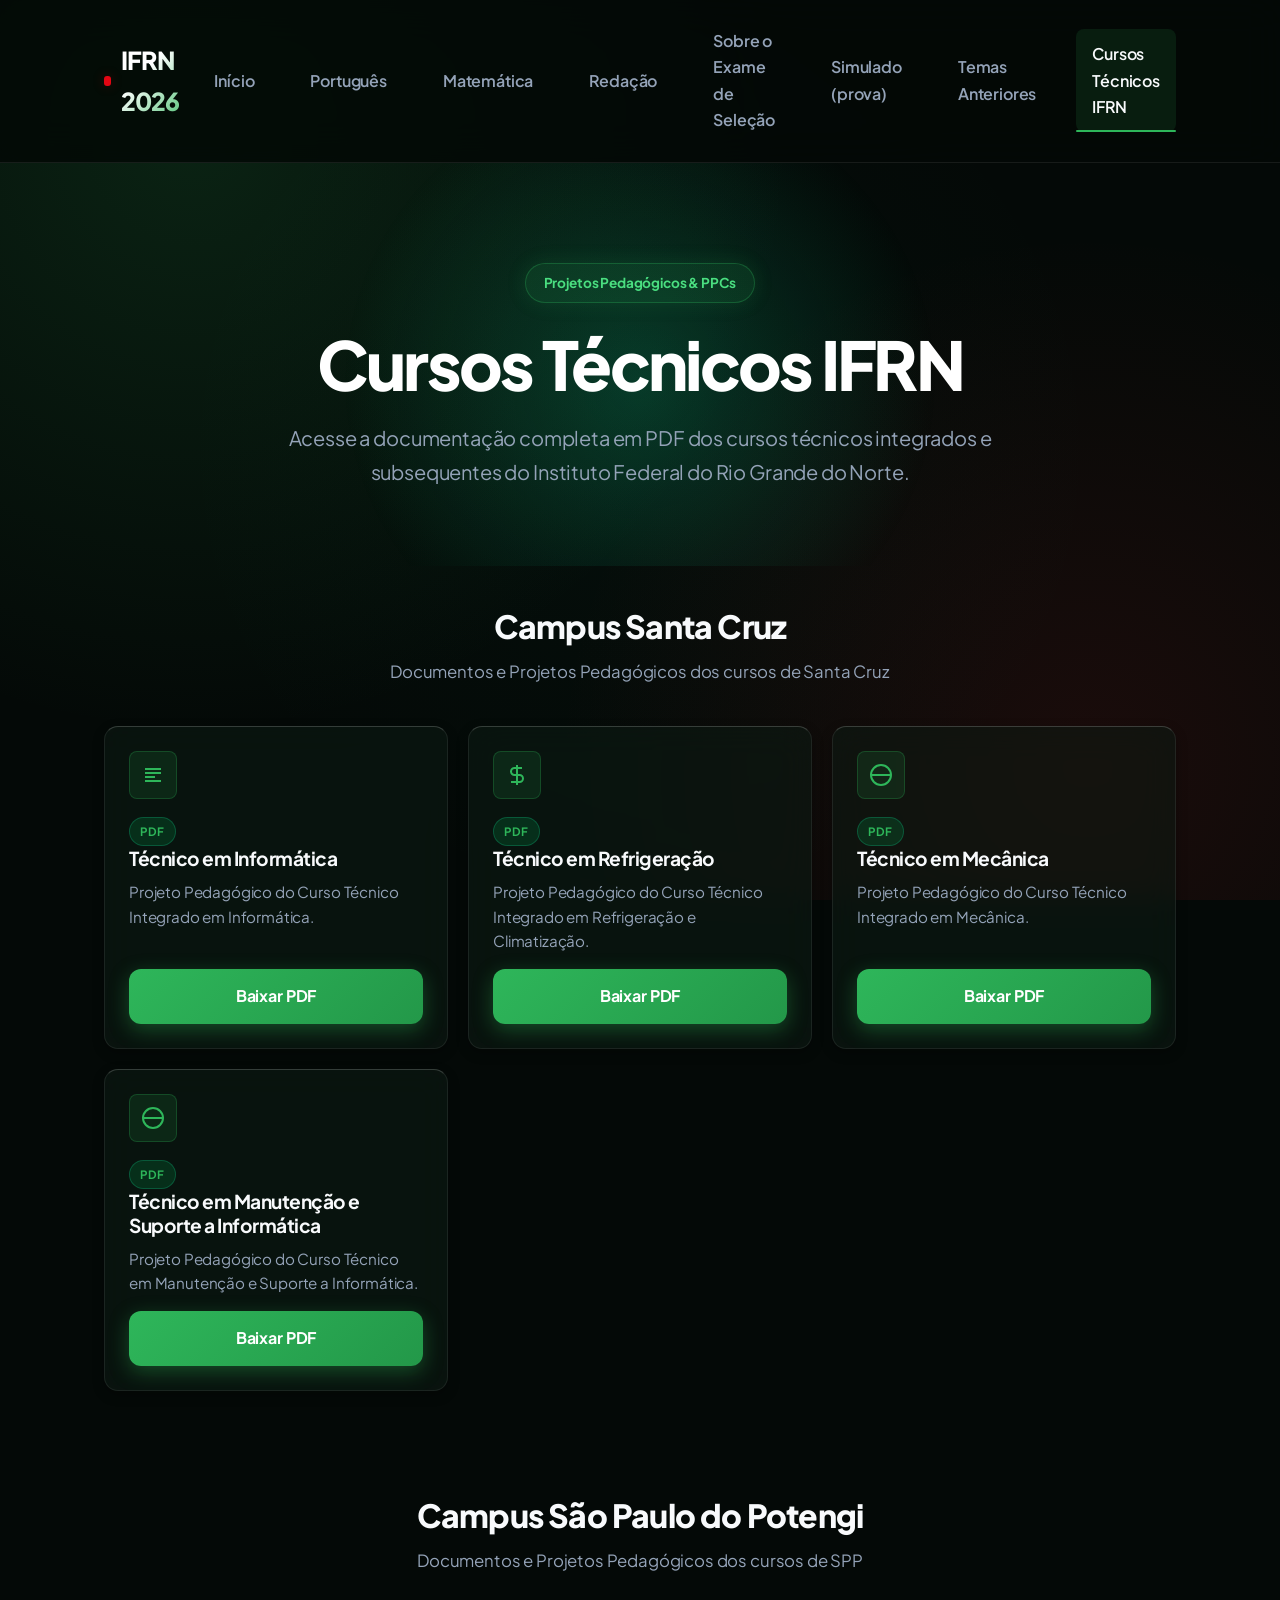
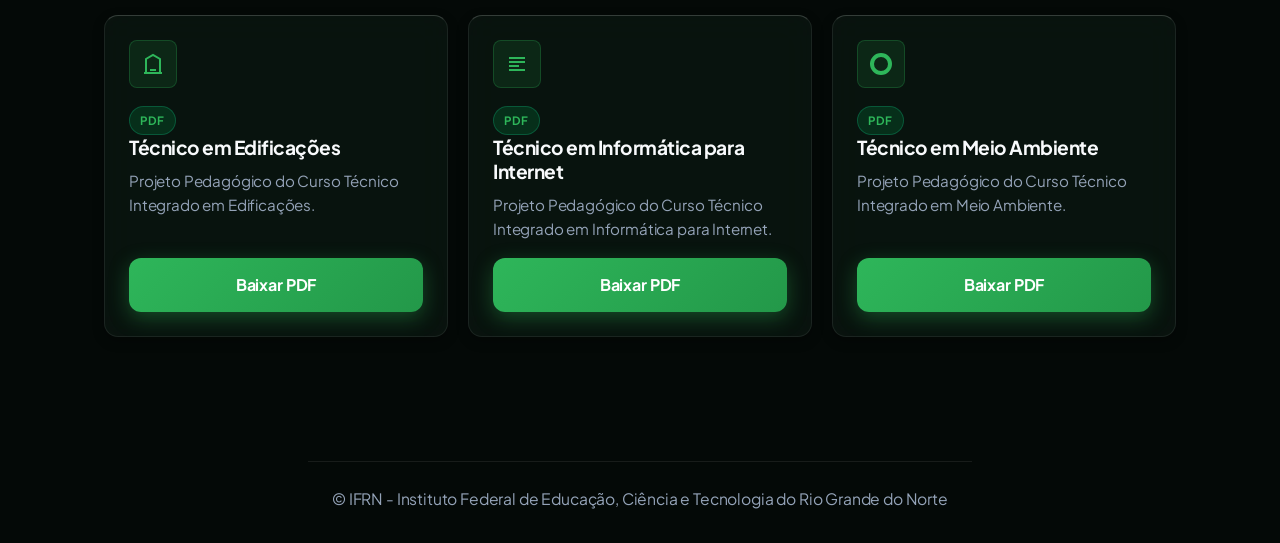
==== commit 1bb15401: "Atualizar o cursos-tecnicos.html" ====
--- a/cursos-tecnicos.html
+++ b/cursos-tecnicos.html
@@ -31,16 +31,16 @@
 
       <div class="nav-overlay" id="navOverlay"></div>
 
-      <nav class="nav-menu" id="navMenu">
-        <a href="index.html" class="nav-link">Início</a>
-        <a href="português.html" class="nav-link">Português</a>
-        <a href="matemática.html" class="nav-link">Matemática</a>
-        <a href="redação.html" class="nav-link">Redação</a>
-        <a href="exame-selecao.html" class="nav-link">Sobre o exame</a>
-        <a href="questoes.html" class="nav-link">Simulado (Prova)</a>
-        <a href="temas anteriores.html" class="nav-link">Temas anteriores</a>
-        <a href="cursos_tecnicos.html" class="nav-link active">Cursos técnicos IFRN</a>
-      </nav>
+       <nav class="nav-menu" id="navMenu" aria-label="Navegação Principal">
+                <a href="index.html" class="nav-link">Início</a>
+                <a href="português.html" class="nav-link">Português</a>
+                <a href="matemática.html" class="nav-link" aria-current="page">Matemática</a>
+                <a href="redação.html" class="nav-link">Redação</a>
+                <a href="exame-selecao.html" class="nav-link">Sobre o Exame de Seleção</a>
+                <a href="questoes.html" class="nav-link">Simulado (prova)</a>
+                <a href="temas-anteriores.html" class="nav-link">Temas Anteriores</a>
+<a href="cursos-tecnicos.html" class="nav-link active"> Cursos Técnicos IFRN</a>
+            </nav>
     </div>
   </header>
   <main>
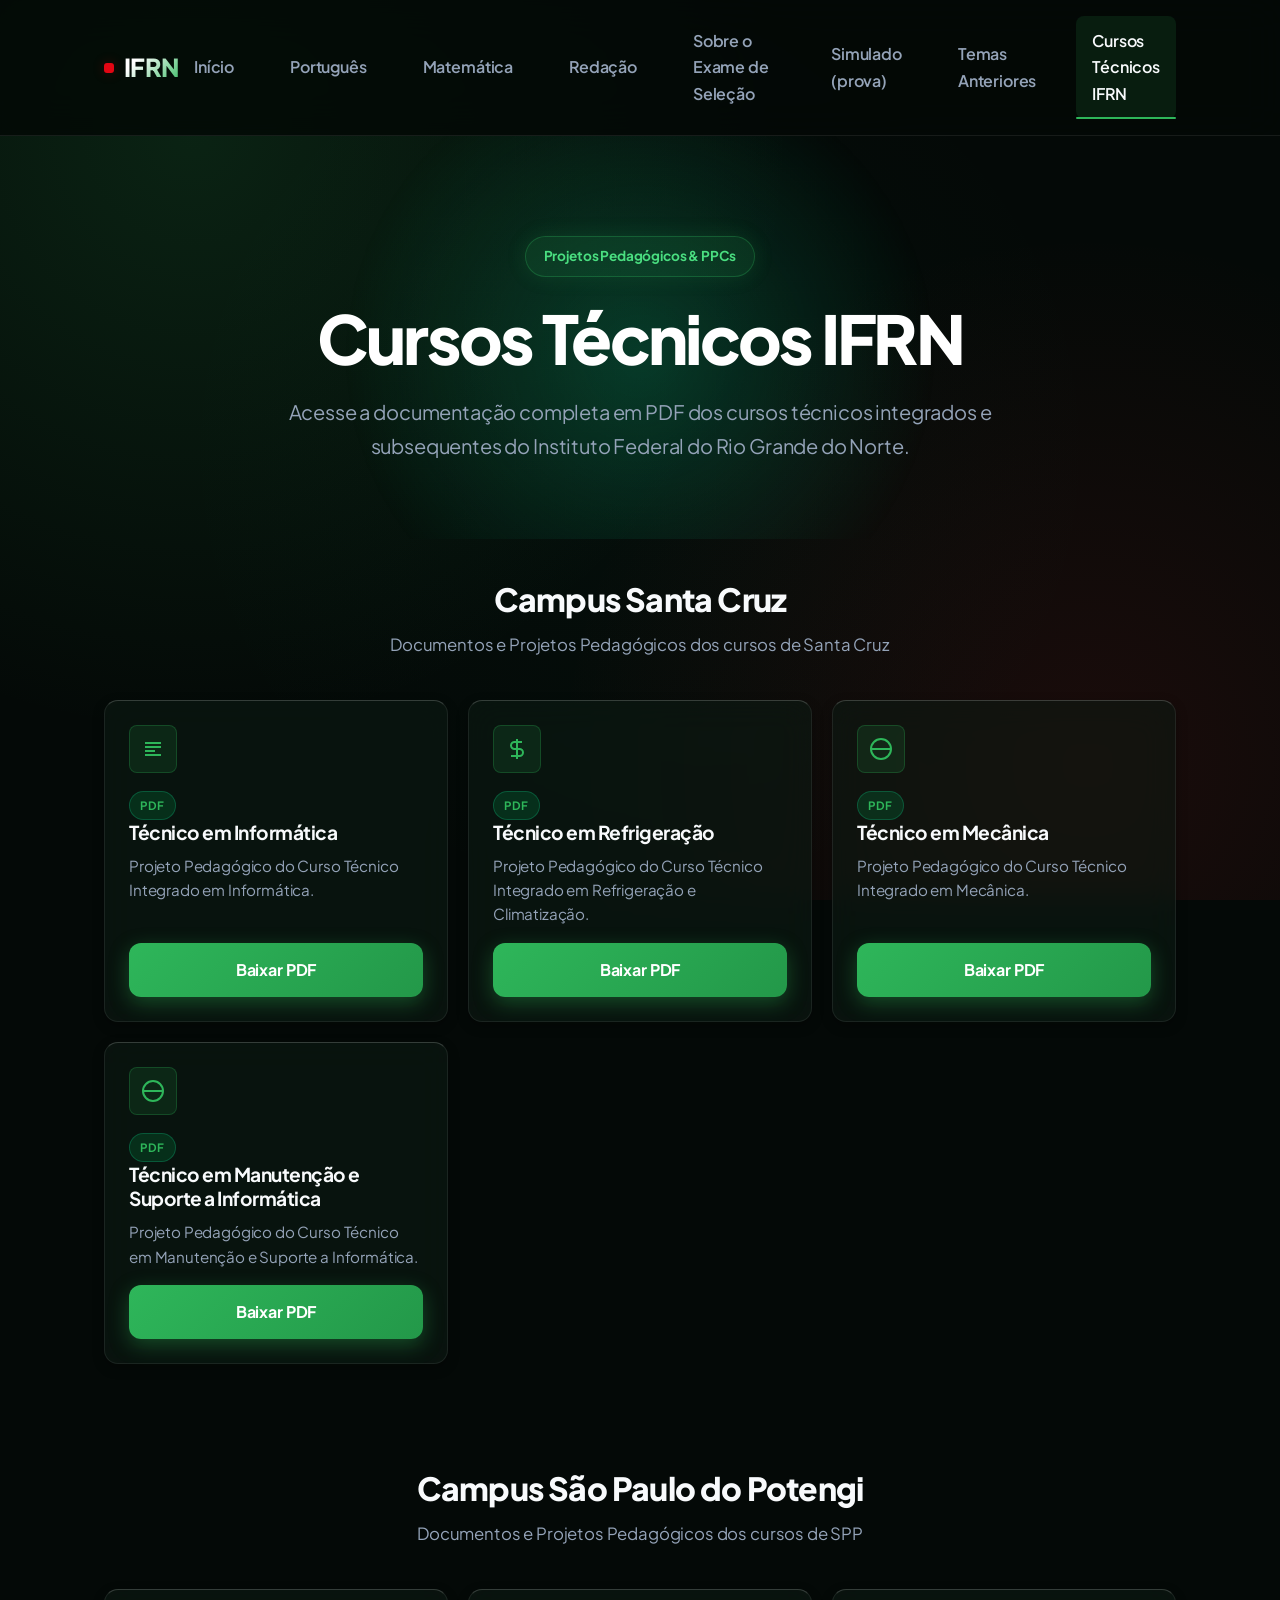
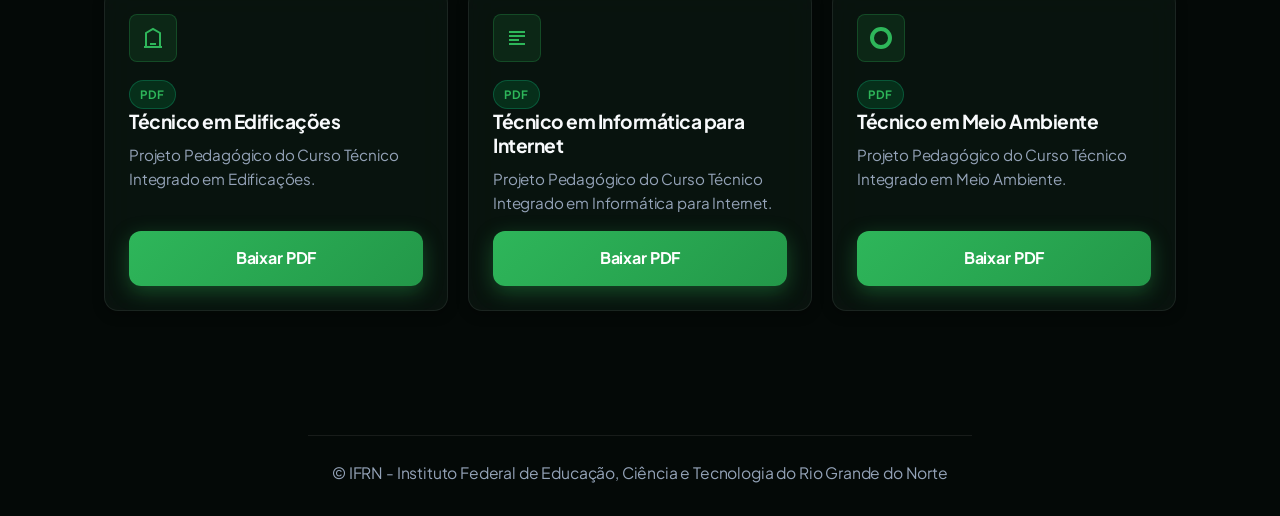
==== commit 43eef186: "Atualizar o cursos-tecnicos.html" ====
--- a/cursos-tecnicos.html
+++ b/cursos-tecnicos.html
@@ -20,7 +20,7 @@
     <div class="navbar-container">
       <a href="index.html" class="logo">
         <span class="logo-dot"></span>
-        IFRN 2026
+        IFRN 
       </a>
 
       <button class="menu-toggle" id="menuToggle" aria-label="Abrir Menu de Navegação" aria-expanded="false">
@@ -31,15 +31,15 @@
 
       <div class="nav-overlay" id="navOverlay"></div>
 
-       <nav class="nav-menu" id="navMenu" aria-label="Navegação Principal">
-                <a href="index.html" class="nav-link">Início</a>
-                <a href="português.html" class="nav-link">Português</a>
-                <a href="matemática.html" class="nav-link" aria-current="page">Matemática</a>
-                <a href="redação.html" class="nav-link">Redação</a>
-                <a href="exame-selecao.html" class="nav-link">Sobre o Exame de Seleção</a>
-                <a href="questoes.html" class="nav-link">Simulado (prova)</a>
-                <a href="temas-anteriores.html" class="nav-link">Temas Anteriores</a>
-<a href="cursos-tecnicos.html" class="nav-link active"> Cursos Técnicos IFRN</a>
+       <nav class="nav-menu" id="navMenu" aria-label="Navegação Principal">
+                <a href="index.html" class="nav-link">Início</a>
+                <a href="português.html" class="nav-link">Português</a>
+                <a href="matemática.html" class="nav-link" aria-current="page">Matemática</a>
+                <a href="redação.html" class="nav-link">Redação</a>
+                <a href="exame-selecao.html" class="nav-link">Sobre o Exame de Seleção</a>
+                <a href="questoes.html" class="nav-link">Simulado (prova)</a>
+                <a href="temas anteriores.html" class="nav-link">Temas Anteriores</a>
+<a href="cursos-tecnicos.html" class="nav-link active"> Cursos Técnicos IFRN</a>
             </nav>
     </div>
   </header>
@@ -243,4 +243,4 @@
   </script>
 </body>
 
-</html>+</html>
--- a/style.css
+++ b/style.css
@@ -61,6 +61,14 @@
   --shadow-lg: 0 20px 40px -10px rgba(0, 0, 0, 0.7);
   --shadow-glow: 0 0 30px var(--primary-glow);
 }
+
+.section-divider {
+    border: 0;
+    height: 1px;
+    background: #e0e0e0;
+    margin: 40px 0;
+}
+
 
 /* Classes de Destaque nos Enunciados do Quiz */
 .destaque-sublinhado {
